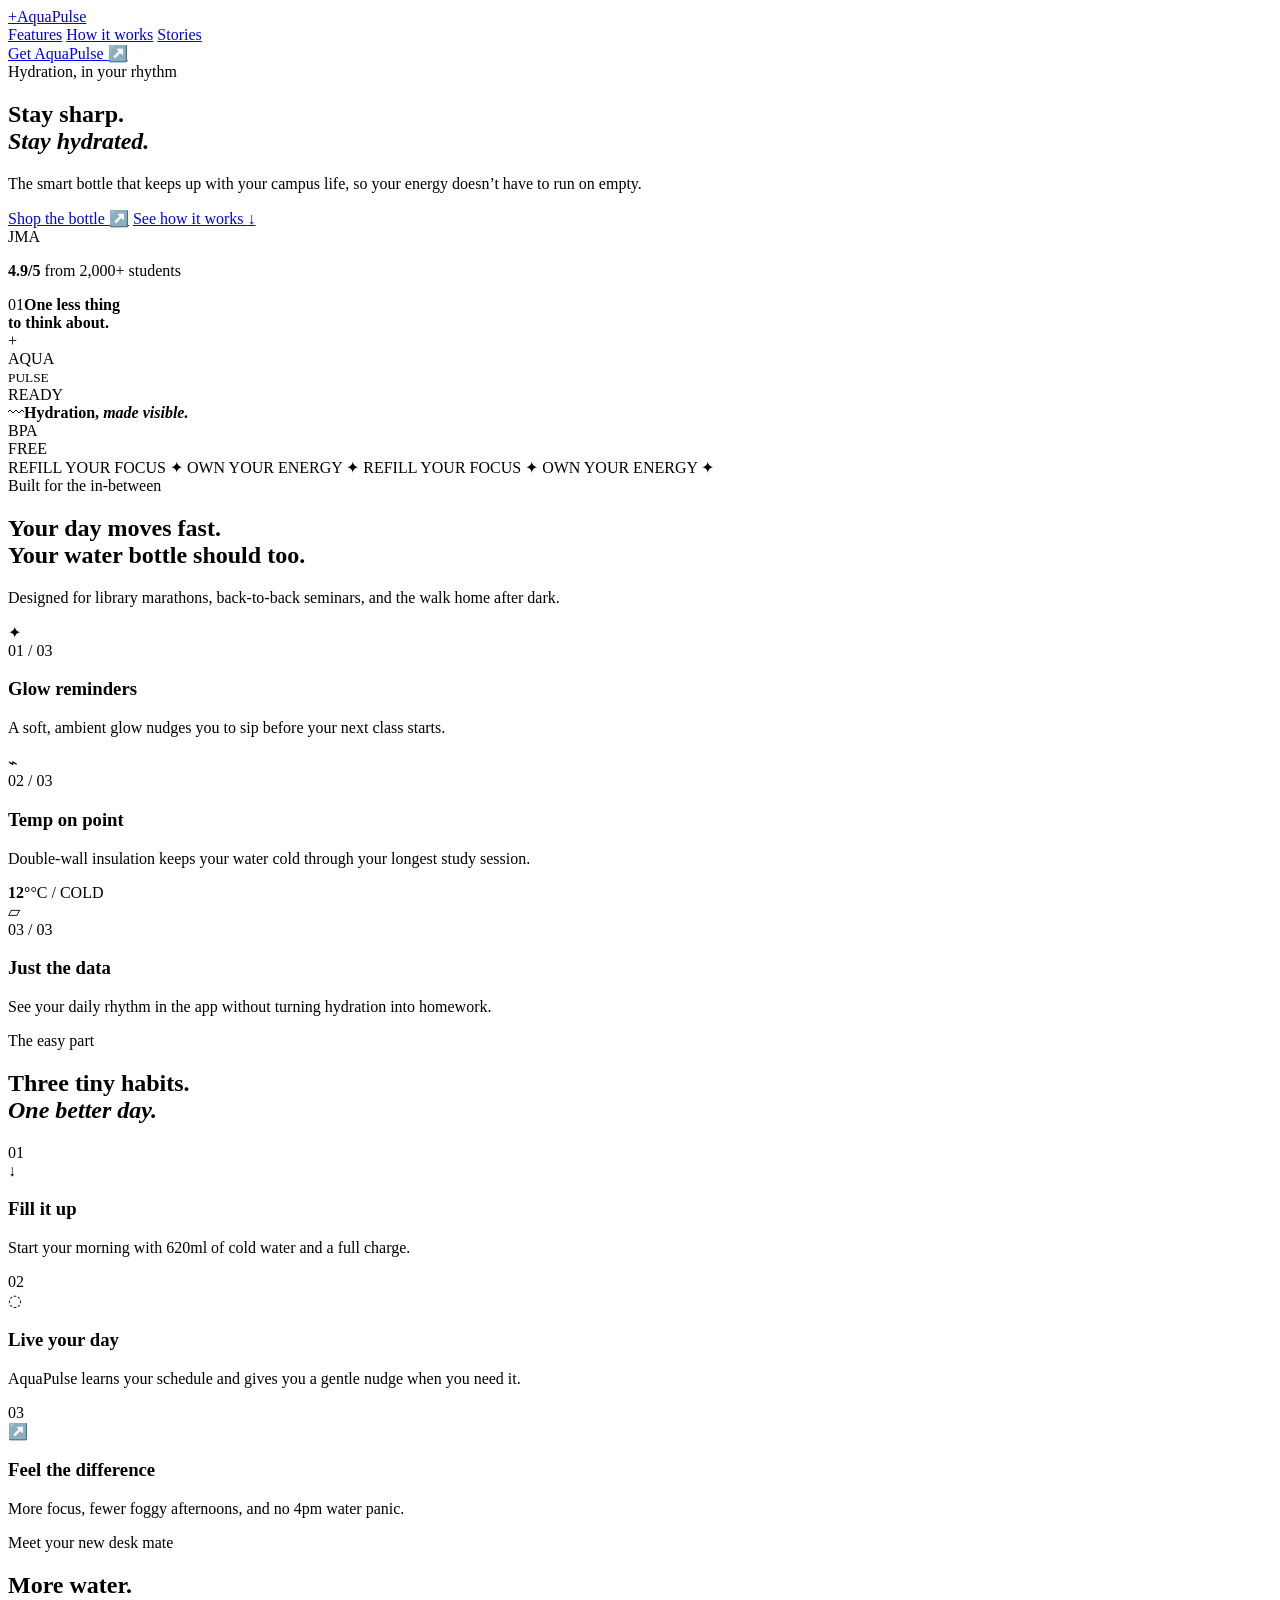
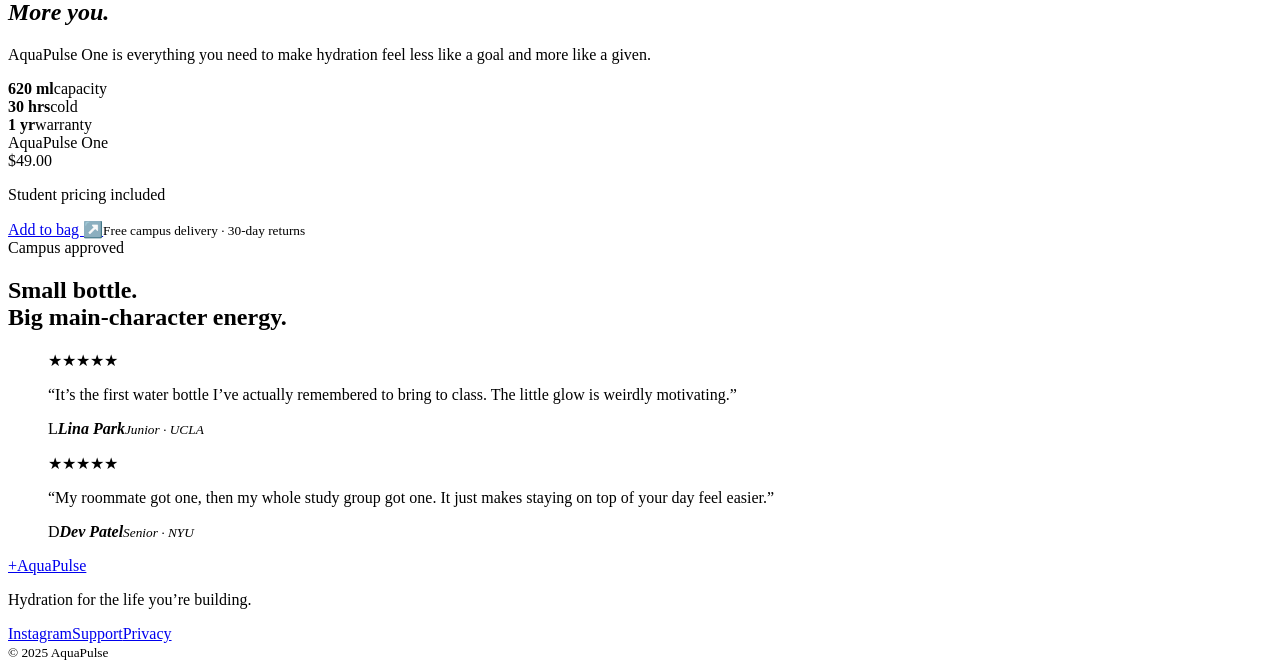
==== index.html @ 87eee0c5 "Add files via upload" ====
<!doctype html>
<html lang="en">

<head>
    <meta charset="UTF-8" />
    <meta name="viewport" content="width=device-width, initial-scale=1.0" />
    <meta name="description"
        content="AquaPulse is the smart water bottle for full days, late nights, and every lecture in between." />
    <title>AquaPulse | Hydration, in your rhythm</title>
    <link rel="preconnect" href="https://fonts.googleapis.com" />
    <link rel="preconnect" href="https://fonts.gstatic.com" crossorigin />
    <link
        href="https://fonts.googleapis.com/css2?family=DM+Mono:wght@400;500&family=Manrope:wght@400;500;600;700;800&display=swap"
        rel="stylesheet" />
    <link rel="stylesheet" href="styles.css" />
</head>

<body>
    <header class="site-header">
        <a class="brand" href="#top" aria-label="AquaPulse home"><span class="brand-mark">+</span>AquaPulse</a>
        <nav class="main-nav" aria-label="Main navigation">
            <a href="#features">Features</a>
            <a href="#how-it-works">How it works</a>
            <a href="#reviews">Stories</a>
        </nav>
        <a class="header-cta" href="#buy">Get AquaPulse <span>↗️</span></a>
    </header>

    <main id="top">
        <section class="hero section-shell">
            <div class="hero-copy">
                <div class="eyebrow"><span class="eyebrow-dot"></span>Hydration, in your rhythm</div>
                <h1>Stay sharp.<br /><em>Stay hydrated.</em></h1>
                <p class="hero-intro">The smart bottle that keeps up with your campus life, so your energy doesn’t have
                    to run on empty.</p>
                <div class="hero-actions">
                    <a class="button button-primary" href="#buy">Shop the bottle <span>↗️</span></a>
                    <a class="text-link" href="#how-it-works">See how it works <span>↓</span></a>
                </div>
                <div class="hero-proof">
                    <div class="avatar-stack"><span>J</span><span>M</span><span>A</span></div>
                    <p><strong>4.9/5</strong> from 2,000+ students</p>
                </div>
            </div>
            <div class="hero-visual" aria-label="AquaPulse smart water bottle product image">
                <div class="visual-note note-top"><span>01</span><strong>One less thing<br />to think about.</strong>
                </div>
                <div class="bottle-wrap">
                    <div class="bottle-shadow"></div>
                    <div class="bottle-cap"><i></i></div>
                    <div class="bottle-neck"></div>
                    <div class="bottle">
                        <div class="bottle-glow"></div>
                        <div class="bottle-logo">+</div>
                        <div class="bottle-name">AQUA<br /><small>PULSE</small></div>
                        <div class="water-level"></div>
                        <div class="bottle-status"><span></span>READY</div>
                    </div>
                </div>
                <div class="visual-note note-bottom"><span class="pulse-line">〰</span><strong>Hydration, <em>made
                            visible.</em></strong></div>
                <div class="visual-sticker">BPA<br />FREE</div>
            </div>
        </section>

        <section class="ticker" aria-label="AquaPulse highlights">
            <div>REFILL YOUR FOCUS <span>✦</span> OWN YOUR ENERGY <span>✦</span> REFILL YOUR FOCUS <span>✦</span> OWN
                YOUR ENERGY <span>✦</span></div>
        </section>

        <section class="features section-shell" id="features">
            <div class="section-heading">
                <div>
                    <div class="eyebrow">Built for the in-between</div>
                    <h2>Your day moves fast.<br /><span>Your water bottle should too.</span></h2>
                </div>
                <p>Designed for library marathons, back-to-back seminars, and the walk home after dark.</p>
            </div>
            <div class="feature-grid">
                <article class="feature-card feature-card-dark">
                    <div class="feature-icon icon-spark">✦</div>
                    <div><span class="card-number">01 / 03</span>
                        <h3>Glow reminders</h3>
                        <p>A soft, ambient glow nudges you to sip before your next class starts.</p>
                    </div>
                    <div class="card-art orbit-art"><i></i><i></i><i></i></div>
                </article>
                <article class="feature-card">
                    <div class="feature-icon icon-drop">⌁</div>
                    <div><span class="card-number">02 / 03</span>
                        <h3>Temp on point</h3>
                        <p>Double-wall insulation keeps your water cold through your longest study session.</p>
                    </div>
                    <div class="card-art temp-art"><strong>12°</strong><span>°C / COLD</span></div>
                </article>
                <article class="feature-card feature-card-coral">
                    <div class="feature-icon icon-phone">▱</div>
                    <div><span class="card-number">03 / 03</span>
                        <h3>Just the data</h3>
                        <p>See your daily rhythm in the app without turning hydration into homework.</p>
                    </div>
                    <div class="card-art bars-art"><i></i><i></i><i></i><i></i><i></i></div>
                </article>
            </div>
        </section>

        <section class="how section-shell" id="how-it-works">
            <div class="eyebrow">The easy part</div>
            <h2>Three tiny habits.<br /><em>One better day.</em></h2>
            <div class="steps">
                <div class="step"><span>01</span>
                    <div class="step-icon">↓</div>
                    <h3>Fill it up</h3>
                    <p>Start your morning with 620ml of cold water and a full charge.</p>
                </div>
                <div class="step"><span>02</span>
                    <div class="step-icon">◌</div>
                    <h3>Live your day</h3>
                    <p>AquaPulse learns your schedule and gives you a gentle nudge when you need it.</p>
                </div>
                <div class="step"><span>03</span>
                    <div class="step-icon">↗️</div>
                    <h3>Feel the difference</h3>
                    <p>More focus, fewer foggy afternoons, and no 4pm water panic.</p>
                </div>
            </div>
        </section>

        <section class="buy-section section-shell" id="buy">
            <div class="buy-card">
                <div class="buy-copy">
                    <div class="eyebrow">Meet your new desk mate</div>
                    <h2>More water.<br /><em>More you.</em></h2>
                    <p>AquaPulse One is everything you need to make hydration feel less like a goal and more like a
                        given.</p>
                    <div class="buy-meta">
                        <div><strong>620 ml</strong><span>capacity</span></div>
                        <div><strong>30 hrs</strong><span>cold</span></div>
                        <div><strong>1 yr</strong><span>warranty</span></div>
                    </div>
                </div>
                <div class="price-panel">
                    <div class="price-label">AquaPulse One</div>
                    <div class="price">$49<span>.00</span></div>
                    <p>Student pricing included</p><a class="button button-dark" href="#buy">Add to bag
                        <span>↗️</span></a><small>Free campus delivery · 30-day returns</small>
                </div>
            </div>
        </section>

        <section class="reviews section-shell" id="reviews">
            <div class="review-heading">
                <div class="eyebrow">Campus approved</div>
                <h2>Small bottle.<br /><span>Big main-character energy.</span></h2>
            </div>
            <div class="review-grid">
                <blockquote>
                    <div class="stars">★★★★★</div>
                    <p>“It’s the first water bottle I’ve actually remembered to bring to class. The little glow is
                        weirdly motivating.”</p>
                    <footer><span class="review-avatar avatar-lilac">L</span><cite><strong>Lina
                                Park</strong><small>Junior · UCLA</small></cite></footer>
                </blockquote>
                <blockquote>
                    <div class="stars">★★★★★</div>
                    <p>“My roommate got one, then my whole study group got one. It just makes staying on top of your day
                        feel easier.”</p>
                    <footer><span class="review-avatar avatar-yellow">D</span><cite><strong>Dev
                                Patel</strong><small>Senior · NYU</small></cite></footer>
                </blockquote>
            </div>
        </section>
    </main>

    <footer class="site-footer section-shell"><a class="brand" href="#top"><span
                class="brand-mark">+</span>AquaPulse</a>
        <p>Hydration for the life you’re building.</p>
        <div><a href="#features">Instagram</a><a href="#buy">Support</a><a href="#buy">Privacy</a></div><small>©️ 2025
            AquaPulse</small>
    </footer>
    <script src="script.js"></script>
</body>

</html>
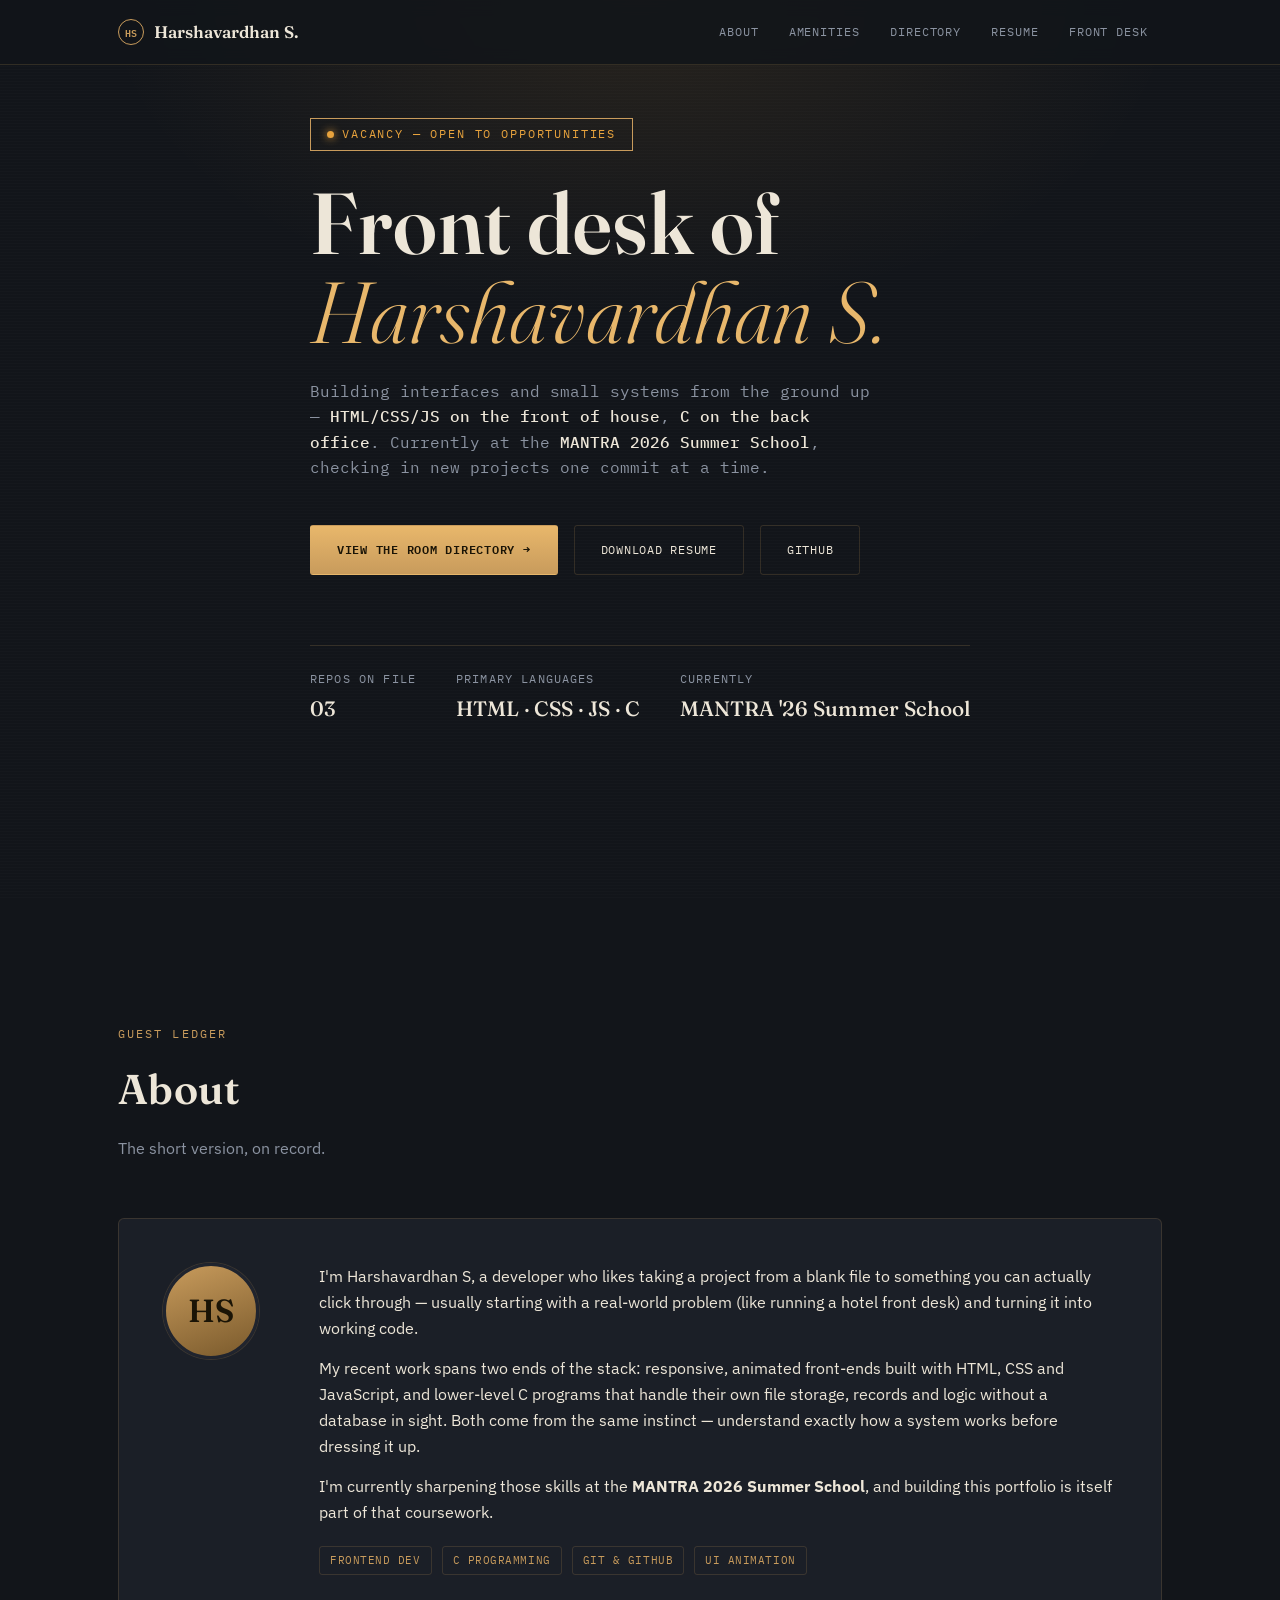
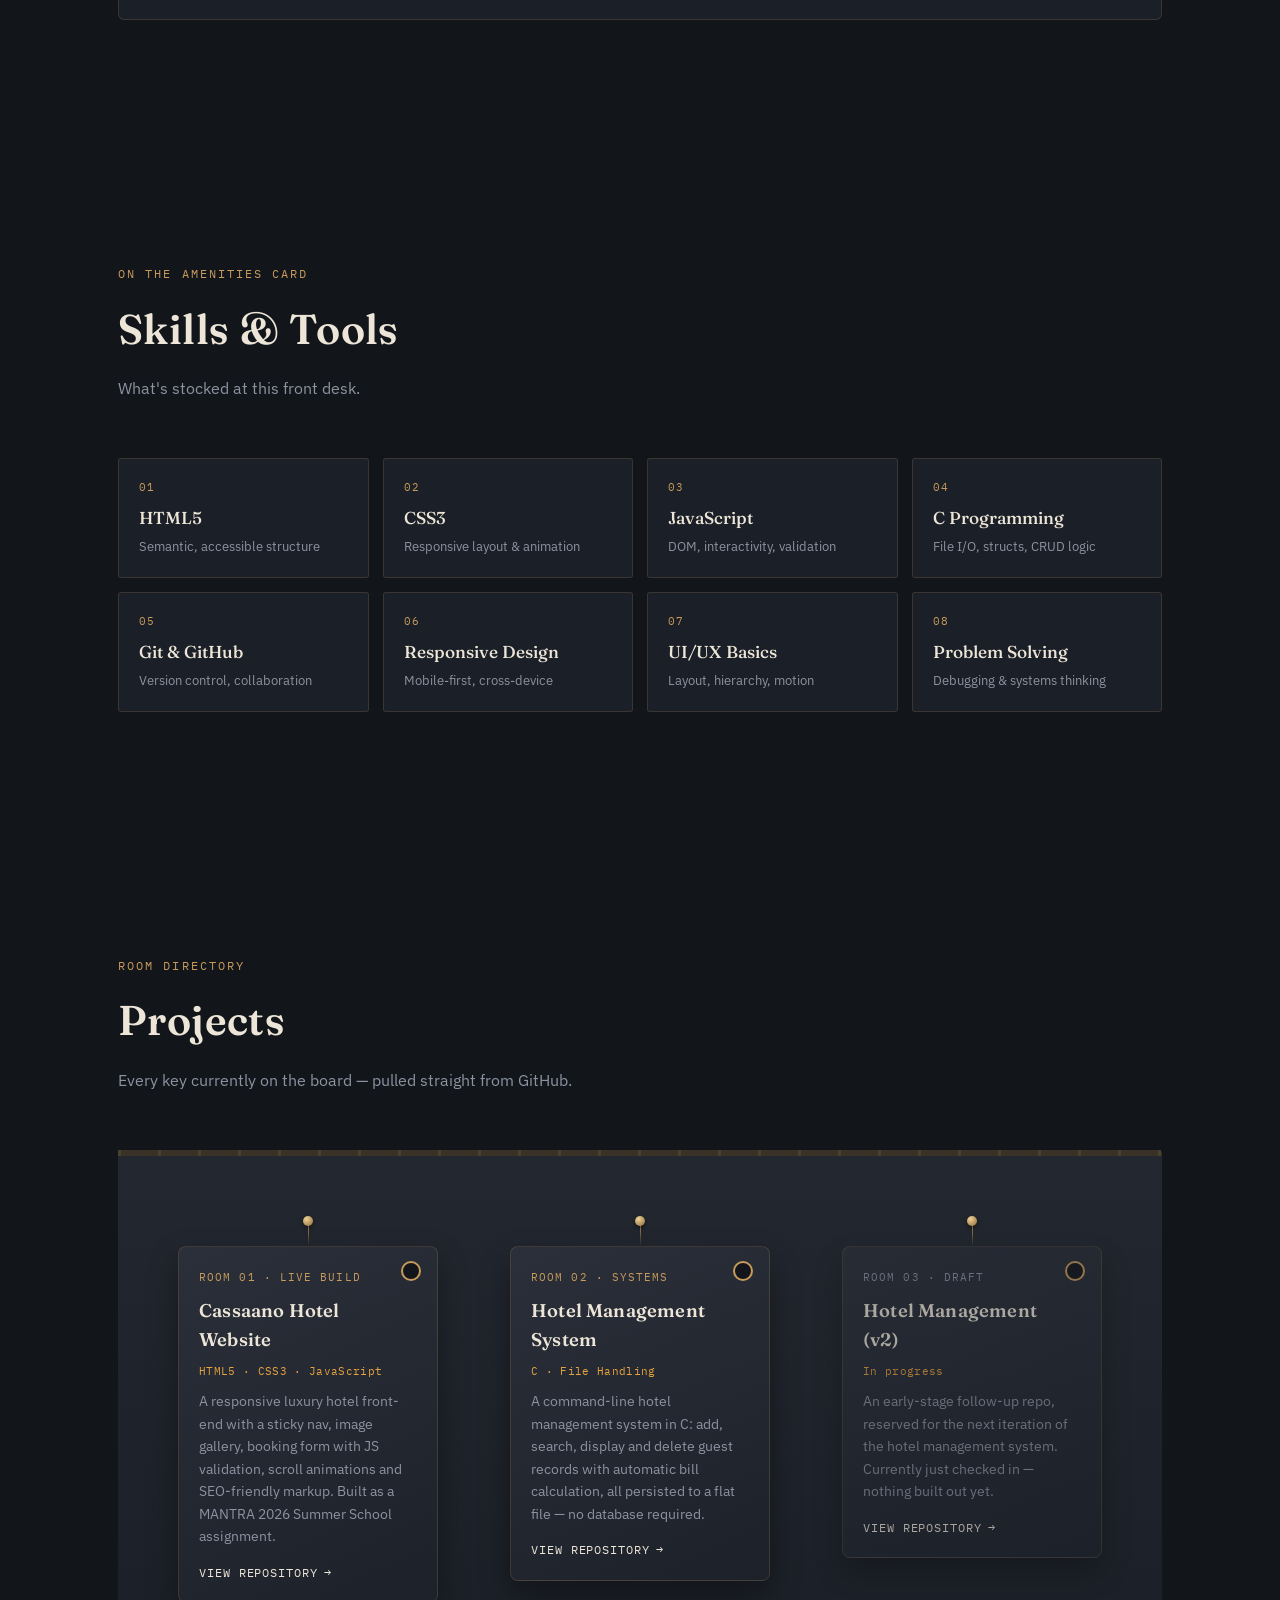
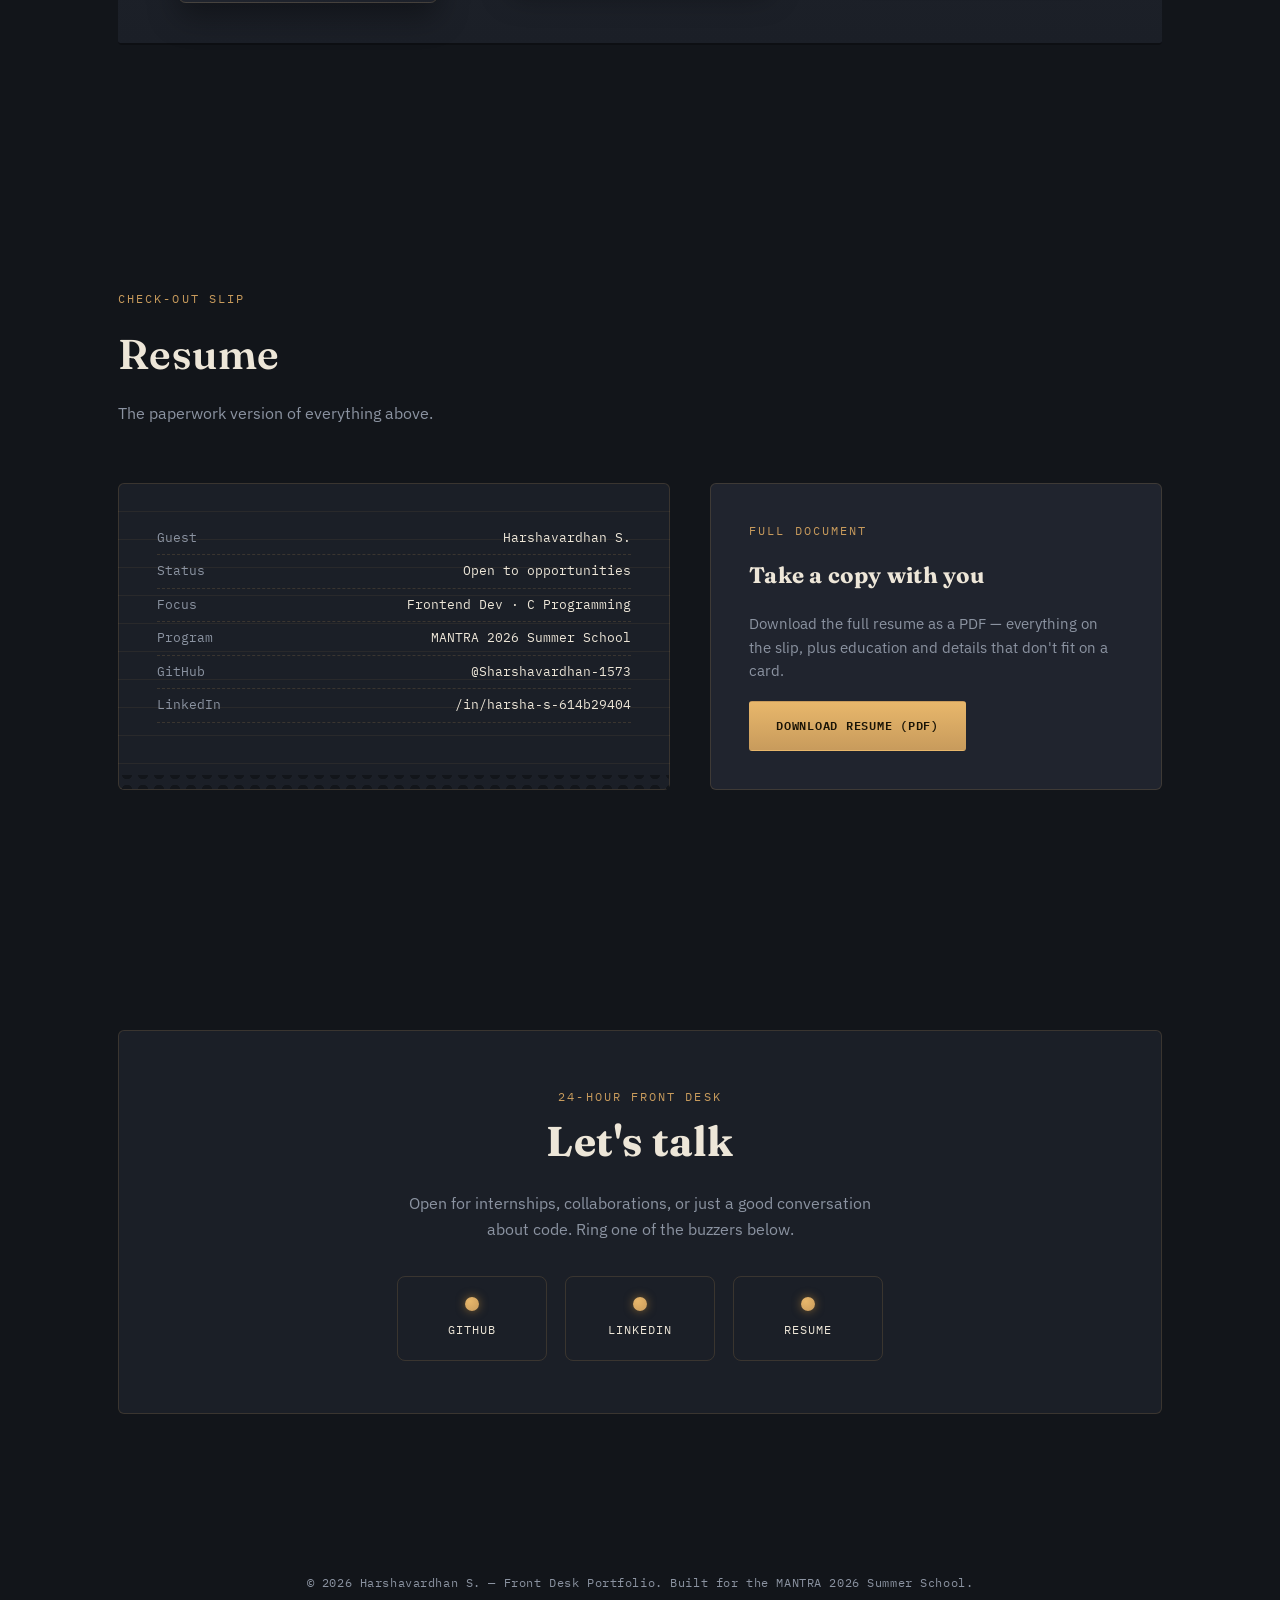
==== commit ee9165f8: "Add files via upload" ====
--- a/index.html
+++ b/index.html
@@ -1,184 +1,585 @@
-<!doctype html>
+<!DOCTYPE html>
 <html lang="en">
-
 <head>
-    <meta charset="UTF-8" />
-    <meta name="viewport" content="width=device-width, initial-scale=1.0" />
-    <meta name="description"
-        content="AquaPulse is the smart water bottle for full days, late nights, and every lecture in between." />
-    <title>AquaPulse | Hydration, in your rhythm</title>
-    <link rel="preconnect" href="https://fonts.googleapis.com" />
-    <link rel="preconnect" href="https://fonts.gstatic.com" crossorigin />
-    <link
-        href="https://fonts.googleapis.com/css2?family=DM+Mono:wght@400;500&family=Manrope:wght@400;500;600;700;800&display=swap"
-        rel="stylesheet" />
-    <link rel="stylesheet" href="styles.css" />
+<meta charset="UTF-8">
+<meta name="viewport" content="width=device-width, initial-scale=1.0">
+<title>Harshavardhan S — Front Desk</title>
+<meta name="description" content="Portfolio of Harshavardhan S — developer, front-end builder, systems programmer.">
+<link rel="preconnect" href="https://fonts.googleapis.com">
+<link href="https://fonts.googleapis.com/css2?family=Fraunces:opsz,wght@9..144,300;9..144,500;9..144,600;9..144,700&family=IBM+Plex+Sans:wght@400;500;600&family=IBM+Plex+Mono:wght@400;500;600&display=swap" rel="stylesheet">
+<style>
+  :root{
+    --charcoal:#12151a;
+    --panel:#1b1f27;
+    --panel-2:#20242e;
+    --brass:#c89b5c;
+    --brass-bright:#e8b76b;
+    --amber:#e8a33d;
+    --parchment:#ede6d8;
+    --slate:#8b93a1;
+    --line: rgba(200,155,92,0.18);
+    --radius: 3px;
+  }
+  *{box-sizing:border-box;}
+  html{scroll-behavior:smooth;}
+  body{
+    margin:0;
+    background:var(--charcoal);
+    color:var(--parchment);
+    font-family:'IBM Plex Sans', sans-serif;
+    line-height:1.6;
+    -webkit-font-smoothing:antialiased;
+  }
+  @media (prefers-reduced-motion: reduce){
+    *{animation-duration:0.001ms !important; animation-iteration-count:1 !important; transition-duration:0.001ms !important; scroll-behavior:auto !important;}
+  }
+  h1,h2,h3{font-family:'Fraunces', serif; margin:0; letter-spacing:0.01em;}
+  a{color:inherit;}
+  .eyebrow{
+    font-family:'IBM Plex Mono', monospace;
+    text-transform:uppercase;
+    letter-spacing:0.18em;
+    font-size:0.72rem;
+    color:var(--brass);
+  }
+  .wrap{max-width:1100px; margin:0 auto; padding:0 28px;}
+  section{padding:120px 0;}
+
+  /* focus visibility */
+  a:focus-visible, button:focus-visible{
+    outline:2px solid var(--amber);
+    outline-offset:3px;
+  }
+
+  /* ---------- NAV ---------- */
+  header.nav{
+    position:fixed; top:0; left:0; right:0; z-index:100;
+    background:rgba(18,21,26,0.88);
+    backdrop-filter:blur(8px);
+    border-bottom:1px solid var(--line);
+  }
+  .nav-inner{
+    max-width:1100px; margin:0 auto; padding:0 28px;
+    display:flex; align-items:center; justify-content:space-between;
+    height:64px;
+  }
+  .brand{
+    font-family:'Fraunces', serif; font-weight:600; font-size:1.05rem;
+    display:flex; align-items:center; gap:10px; text-decoration:none;
+  }
+  .brand .plate{
+    width:26px; height:26px; border:1px solid var(--brass);
+    border-radius:50%;
+    display:flex; align-items:center; justify-content:center;
+    font-family:'IBM Plex Mono', monospace; font-size:0.65rem; color:var(--brass);
+  }
+  nav.links{display:flex; gap:2px; list-style:none; margin:0; padding:0;}
+  nav.links li{display:contents;}
+  nav.links a{
+    font-family:'IBM Plex Mono', monospace;
+    font-size:0.72rem; letter-spacing:0.08em; text-transform:uppercase;
+    text-decoration:none; color:var(--slate);
+    padding:10px 14px; border-radius:var(--radius);
+    transition:color 0.2s ease, background 0.2s ease;
+  }
+  nav.links a:hover{color:var(--parchment); background:rgba(200,155,92,0.08);}
+  .nav-toggle{display:none;}
+
+  /* ---------- HERO ---------- */
+  .hero{
+    min-height:100vh; display:flex; flex-direction:column; justify-content:center;
+    position:relative; overflow:hidden;
+    padding-top:64px;
+  }
+  .hero::before{
+    content:'';
+    position:absolute; inset:0;
+    background:
+      radial-gradient(ellipse 60% 50% at 50% 0%, rgba(232,163,61,0.10), transparent 70%),
+      repeating-linear-gradient(180deg, rgba(255,255,255,0.012) 0px, rgba(255,255,255,0.012) 1px, transparent 1px, transparent 3px);
+    pointer-events:none;
+  }
+  .hero-inner{position:relative; z-index:1;}
+  .sign{
+    display:inline-block;
+    border:1px solid var(--brass);
+    padding:6px 16px;
+    font-family:'IBM Plex Mono', monospace;
+    font-size:0.72rem; letter-spacing:0.16em; text-transform:uppercase;
+    color:var(--amber);
+    margin-bottom:28px;
+    position:relative;
+  }
+  .sign .dot{
+    display:inline-block; width:7px; height:7px; border-radius:50%;
+    background:var(--amber); margin-right:8px;
+    animation:flicker 2.6s ease-in-out infinite;
+    box-shadow:0 0 8px var(--amber);
+  }
+  @keyframes flicker{
+    0%,100%{opacity:1;}
+    45%{opacity:1;}
+    50%{opacity:0.3;}
+    55%{opacity:1;}
+    78%{opacity:0.5;}
+    82%{opacity:1;}
+  }
+  .hero h1{
+    font-size:clamp(2.6rem, 7vw, 5.4rem);
+    font-weight:600;
+    color:var(--parchment);
+    line-height:1.03;
+  }
+  .hero h1 em{
+    font-style:italic; font-weight:300; color:var(--brass-bright);
+  }
+  .hero .role{
+    margin-top:22px;
+    font-family:'IBM Plex Mono', monospace;
+    font-size:1rem; color:var(--slate);
+    max-width:560px;
+  }
+  .hero .role strong{color:var(--parchment); font-weight:500;}
+  .cta-row{margin-top:44px; display:flex; gap:16px; flex-wrap:wrap;}
+  .btn{
+    font-family:'IBM Plex Mono', monospace;
+    font-size:0.78rem; letter-spacing:0.06em; text-transform:uppercase;
+    padding:14px 26px;
+    border-radius:var(--radius);
+    text-decoration:none;
+    display:inline-flex; align-items:center; gap:10px;
+    transition:transform 0.25s ease, box-shadow 0.25s ease, background 0.25s ease;
+    border:1px solid transparent;
+    cursor:pointer;
+  }
+  .btn-brass{
+    background:linear-gradient(180deg, var(--brass-bright), var(--brass));
+    color:#1a1406;
+    font-weight:600;
+  }
+  .btn-brass:hover{transform:translateY(-2px); box-shadow:0 10px 24px rgba(200,155,92,0.28);}
+  .btn-ghost{
+    border-color:var(--line); color:var(--parchment);
+  }
+  .btn-ghost:hover{border-color:var(--brass); background:rgba(200,155,92,0.06); transform:translateY(-2px);}
+
+  .hero-meta{
+    margin-top:70px; display:flex; gap:40px; flex-wrap:wrap;
+    border-top:1px solid var(--line); padding-top:24px;
+  }
+  .hero-meta div{font-family:'IBM Plex Mono', monospace; font-size:0.72rem; color:var(--slate); text-transform:uppercase; letter-spacing:0.1em;}
+  .hero-meta div b{display:block; font-family:'Fraunces', serif; font-size:1.3rem; color:var(--parchment); text-transform:none; letter-spacing:0; margin-top:4px; font-weight:500;}
+
+  /* ---------- reveal ---------- */
+  .reveal{opacity:0; transform:translateY(26px); transition:opacity 0.7s ease, transform 0.7s ease;}
+  .reveal.in{opacity:1; transform:translateY(0);}
+
+  /* ---------- SECTION HEAD ---------- */
+  .section-head{margin-bottom:56px; max-width:620px;}
+  .section-head h2{font-size:clamp(1.8rem,3.4vw,2.6rem); margin-top:10px; font-weight:600;}
+  .section-head p{color:var(--slate); margin-top:14px; font-size:1rem;}
+
+  /* ---------- ABOUT (ledger card) ---------- */
+  .ledger{
+    background:var(--panel);
+    border:1px solid var(--line);
+    border-radius:6px;
+    padding:44px;
+    display:grid;
+    grid-template-columns:120px 1fr;
+    gap:36px;
+    position:relative;
+  }
+  .ledger::before{
+    content:'';
+    position:absolute; left:44px; top:44px; bottom:44px;
+    width:1px; background:repeating-linear-gradient(180deg, var(--line) 0, var(--line) 6px, transparent 6px, transparent 12px);
+    display:none;
+  }
+  .avatar{
+    width:96px; height:96px; border-radius:50%;
+    background:linear-gradient(160deg, var(--brass), #7a5a2c);
+    display:flex; align-items:center; justify-content:center;
+    font-family:'Fraunces', serif; font-size:2rem; color:#1a1406; font-weight:600;
+    border:3px solid var(--panel-2);
+    box-shadow:0 0 0 1px var(--line);
+  }
+  .ledger p{color:var(--parchment); font-size:1.02rem; margin:0 0 14px;}
+  .ledger p:last-child{margin-bottom:0;}
+  .ledger .stamp{
+    margin-top:20px; display:flex; gap:10px; flex-wrap:wrap;
+  }
+  .stamp span{
+    font-family:'IBM Plex Mono', monospace; font-size:0.68rem; letter-spacing:0.05em;
+    border:1px solid var(--line); color:var(--brass);
+    padding:5px 10px; border-radius:var(--radius); text-transform:uppercase;
+  }
+  @media (max-width:640px){
+    .ledger{grid-template-columns:1fr; text-align:left;}
+  }
+
+  /* ---------- SKILLS (amenities plaques) ---------- */
+  .amenities{
+    display:grid; grid-template-columns:repeat(auto-fill, minmax(200px,1fr)); gap:14px;
+  }
+  .plaque{
+    border:1px solid var(--line);
+    background:var(--panel);
+    border-radius:var(--radius);
+    padding:20px;
+    transition:border-color 0.25s ease, transform 0.25s ease;
+  }
+  .plaque:hover{border-color:var(--brass); transform:translateY(-4px);}
+  .plaque .num{font-family:'IBM Plex Mono', monospace; font-size:0.68rem; color:var(--brass); letter-spacing:0.1em;}
+  .plaque .name{font-family:'Fraunces', serif; font-size:1.08rem; margin-top:8px; font-weight:500;}
+  .plaque .sub{font-size:0.82rem; color:var(--slate); margin-top:4px;}
+
+  /* ---------- PROJECTS: KEY RACK ---------- */
+  .rack{
+    border-top:6px solid #3a3226;
+    border-bottom:2px solid #0d0f13;
+    background:linear-gradient(180deg, #23272f, #1b1f27);
+    border-radius:4px;
+    padding:60px 40px 40px;
+    position:relative;
+    overflow:visible;
+  }
+  .rack::before{
+    content:'';
+    position:absolute; top:-6px; left:0; right:0; height:6px;
+    background:repeating-linear-gradient(90deg, #4a4230 0 3px, transparent 3px 40px);
+  }
+  .hooks{
+    display:grid;
+    grid-template-columns:repeat(auto-fit, minmax(230px,1fr));
+    gap:48px 32px;
+  }
+  .hook{display:flex; flex-direction:column; align-items:center;}
+  .hook .peg{
+    width:10px; height:10px; border-radius:50%;
+    background:radial-gradient(circle at 35% 30%, #f0d19a, #8a6a34);
+    box-shadow:0 2px 4px rgba(0,0,0,0.5);
+    margin-bottom:-2px; z-index:2;
+  }
+  .hook .chain{
+    width:1px; height:22px;
+    background:linear-gradient(180deg, #b89050, transparent);
+  }
+  .key-tag{
+    width:100%;
+    max-width:260px;
+    text-decoration:none;
+    color:inherit;
+    transform-origin:top center;
+    animation:sway 5.5s ease-in-out infinite;
+    transition:transform 0.25s ease;
+  }
+  .hook:nth-child(2n) .key-tag{animation-duration:6.4s; animation-delay:0.3s;}
+  .hook:nth-child(3n) .key-tag{animation-duration:4.8s; animation-delay:0.6s;}
+  .key-tag:hover{animation-play-state:paused; transform:rotate(0deg) scale(1.03);}
+  @keyframes sway{
+    0%,100%{transform:rotate(-2.2deg);}
+    50%{transform:rotate(2.2deg);}
+  }
+  .key-card{
+    background:linear-gradient(155deg, #2a2f39, #1d212a);
+    border:1px solid var(--line);
+    border-radius:8px;
+    padding:22px 20px 20px;
+    position:relative;
+    box-shadow:0 14px 30px rgba(0,0,0,0.35);
+  }
+  .key-card::after{
+    content:'';
+    position:absolute; top:14px; right:16px;
+    width:16px; height:16px; border-radius:50%;
+    border:2px solid var(--brass);
+    background:var(--charcoal);
+  }
+  .key-card .room{
+    font-family:'IBM Plex Mono', monospace; font-size:0.68rem; color:var(--brass); letter-spacing:0.1em; text-transform:uppercase;
+  }
+  .key-card h3{font-size:1.15rem; margin-top:10px; padding-right:26px; font-weight:600;}
+  .key-card .stack{font-family:'IBM Plex Mono', monospace; font-size:0.68rem; color:var(--amber); margin-top:8px; letter-spacing:0.03em;}
+  .key-card .desc{font-size:0.88rem; color:var(--slate); margin-top:10px;}
+  .key-card .go{
+    margin-top:16px; font-family:'IBM Plex Mono', monospace; font-size:0.72rem;
+    color:var(--parchment); display:flex; align-items:center; gap:6px;
+    text-transform:uppercase; letter-spacing:0.08em;
+  }
+  .key-card .go .arrow{transition:transform 0.2s ease;}
+  .key-tag:hover .go .arrow{transform:translateX(4px);}
+  .key-card.draft{opacity:0.68;}
+  .key-card.draft .room{color:var(--slate);}
+
+  /* ---------- RESUME (checkout slip) ---------- */
+  .slip-area{
+    display:grid; grid-template-columns:1.1fr 0.9fr; gap:40px; align-items:stretch;
+  }
+  @media (max-width:800px){ .slip-area{grid-template-columns:1fr;} }
+  .slip{
+    background:
+      repeating-linear-gradient(180deg, transparent 0 27px, rgba(200,155,92,0.08) 27px 28px),
+      var(--panel);
+    border:1px solid var(--line);
+    border-radius:6px;
+    padding:38px;
+    position:relative;
+  }
+  .slip .tear{
+    position:absolute; left:0; right:0; bottom:0; height:14px;
+    background-image:radial-gradient(circle, var(--charcoal) 5px, transparent 5.5px);
+    background-size:16px 16px; background-position:0 7px;
+  }
+  .slip-line{
+    display:flex; justify-content:space-between; font-family:'IBM Plex Mono', monospace;
+    font-size:0.8rem; padding:6px 0; color:var(--slate); border-bottom:1px dashed var(--line);
+  }
+  .slip-line span:last-child{color:var(--parchment);}
+  .slip-line:last-of-type{border-bottom:none;}
+  .resume-cta{
+    background:var(--panel-2); border:1px solid var(--line); border-radius:6px;
+    padding:38px; display:flex; flex-direction:column; justify-content:center; align-items:flex-start; gap:18px;
+  }
+  .resume-cta p{color:var(--slate); font-size:0.92rem; margin:0;}
+
+  /* ---------- CONTACT / FOOTER (front desk) ---------- */
+  .desk{
+    background:var(--panel); border:1px solid var(--line); border-radius:6px;
+    padding:52px 44px; text-align:center;
+  }
+  .desk h2{font-size:clamp(1.8rem,3.6vw,2.6rem);}
+  .desk p{color:var(--slate); max-width:480px; margin:16px auto 34px;}
+  .buzzers{display:flex; justify-content:center; gap:18px; flex-wrap:wrap;}
+  .buzzer{
+    display:flex; flex-direction:column; align-items:center; gap:10px;
+    text-decoration:none; color:var(--parchment);
+    padding:20px 28px;
+    border:1px solid var(--line); border-radius:8px;
+    min-width:150px;
+    transition:transform 0.25s ease, border-color 0.25s ease, background 0.25s ease;
+  }
+  .buzzer:hover{transform:translateY(-4px); border-color:var(--amber); background:rgba(232,163,61,0.06);}
+  .buzzer .btn-light{
+    width:14px; height:14px; border-radius:50%;
+    background:radial-gradient(circle at 35% 30%, var(--brass-bright), var(--brass));
+    box-shadow:0 0 10px rgba(232,163,61,0.5);
+  }
+  .buzzer .label{font-family:'IBM Plex Mono', monospace; font-size:0.72rem; letter-spacing:0.08em; text-transform:uppercase;}
+
+  footer{
+    padding:40px 0 60px; text-align:center;
+    font-family:'IBM Plex Mono', monospace; font-size:0.72rem; color:var(--slate); letter-spacing:0.05em;
+  }
+
+  @media (max-width:720px){
+    section{padding:80px 0;}
+    .ledger{padding:30px;}
+    .rack{padding:50px 20px 30px;}
+  }
+</style>
 </head>
-
 <body>
-    <header class="site-header">
-        <a class="brand" href="#top" aria-label="AquaPulse home"><span class="brand-mark">+</span>AquaPulse</a>
-        <nav class="main-nav" aria-label="Main navigation">
-            <a href="#features">Features</a>
-            <a href="#how-it-works">How it works</a>
-            <a href="#reviews">Stories</a>
-        </nav>
-        <a class="header-cta" href="#buy">Get AquaPulse <span>↗️</span></a>
-    </header>
-
-    <main id="top">
-        <section class="hero section-shell">
-            <div class="hero-copy">
-                <div class="eyebrow"><span class="eyebrow-dot"></span>Hydration, in your rhythm</div>
-                <h1>Stay sharp.<br /><em>Stay hydrated.</em></h1>
-                <p class="hero-intro">The smart bottle that keeps up with your campus life, so your energy doesn’t have
-                    to run on empty.</p>
-                <div class="hero-actions">
-                    <a class="button button-primary" href="#buy">Shop the bottle <span>↗️</span></a>
-                    <a class="text-link" href="#how-it-works">See how it works <span>↓</span></a>
-                </div>
-                <div class="hero-proof">
-                    <div class="avatar-stack"><span>J</span><span>M</span><span>A</span></div>
-                    <p><strong>4.9/5</strong> from 2,000+ students</p>
-                </div>
+
+<header class="nav">
+  <div class="nav-inner">
+    <a href="#top" class="brand"><span class="plate">HS</span> Harshavardhan S.</a>
+    <nav class="links">
+      <a href="#about">About</a>
+      <a href="#skills">Amenities</a>
+      <a href="#projects">Directory</a>
+      <a href="#resume">Resume</a>
+      <a href="#contact">Front Desk</a>
+    </nav>
+  </div>
+</header>
+
+<section class="hero" id="top">
+  <div class="wrap hero-inner">
+    <div class="sign"><span class="dot"></span>Vacancy — open to opportunities</div>
+    <h1>Front desk of<br><em>Harshavardhan S.</em></h1>
+    <p class="role">Building interfaces and small systems from the ground up — <strong>HTML/CSS/JS on the front of house</strong>, <strong>C on the back office</strong>. Currently at the <strong>MANTRA 2026 Summer School</strong>, checking in new projects one commit at a time.</p>
+    <div class="cta-row">
+      <a href="#projects" class="btn btn-brass">View the room directory →</a>
+      <a href="resume.pdf" download class="btn btn-ghost">Download Resume</a>
+      <a href="https://github.com/Sharshavardhan-1573" target="_blank" rel="noopener" class="btn btn-ghost">GitHub</a>
+    </div>
+    <div class="hero-meta">
+      <div>Repos on file<b>03</b></div>
+      <div>Primary languages<b>HTML · CSS · JS · C</b></div>
+      <div>Currently<b>MANTRA '26 Summer School</b></div>
+    </div>
+  </div>
+</section>
+
+<section id="about">
+  <div class="wrap">
+    <div class="section-head reveal">
+      <span class="eyebrow">Guest Ledger</span>
+      <h2>About</h2>
+      <p>The short version, on record.</p>
+    </div>
+    <div class="ledger reveal">
+      <div class="avatar">HS</div>
+      <div>
+        <p>I'm Harshavardhan S, a developer who likes taking a project from a blank file to something you can actually click through — usually starting with a real-world problem (like running a hotel front desk) and turning it into working code.</p>
+        <p>My recent work spans two ends of the stack: responsive, animated front-ends built with HTML, CSS and JavaScript, and lower-level C programs that handle their own file storage, records and logic without a database in sight. Both come from the same instinct — understand exactly how a system works before dressing it up.</p>
+        <p>I'm currently sharpening those skills at the <strong>MANTRA 2026 Summer School</strong>, and building this portfolio is itself part of that coursework.</p>
+        <div class="stamp">
+          <span>Frontend Dev</span>
+          <span>C Programming</span>
+          <span>Git &amp; GitHub</span>
+          <span>UI Animation</span>
+        </div>
+      </div>
+    </div>
+  </div>
+</section>
+
+<section id="skills">
+  <div class="wrap">
+    <div class="section-head reveal">
+      <span class="eyebrow">On the Amenities Card</span>
+      <h2>Skills &amp; Tools</h2>
+      <p>What's stocked at this front desk.</p>
+    </div>
+    <div class="amenities">
+      <div class="plaque reveal"><div class="num">01</div><div class="name">HTML5</div><div class="sub">Semantic, accessible structure</div></div>
+      <div class="plaque reveal"><div class="num">02</div><div class="name">CSS3</div><div class="sub">Responsive layout &amp; animation</div></div>
+      <div class="plaque reveal"><div class="num">03</div><div class="name">JavaScript</div><div class="sub">DOM, interactivity, validation</div></div>
+      <div class="plaque reveal"><div class="num">04</div><div class="name">C Programming</div><div class="sub">File I/O, structs, CRUD logic</div></div>
+      <div class="plaque reveal"><div class="num">05</div><div class="name">Git &amp; GitHub</div><div class="sub">Version control, collaboration</div></div>
+      <div class="plaque reveal"><div class="num">06</div><div class="name">Responsive Design</div><div class="sub">Mobile-first, cross-device</div></div>
+      <div class="plaque reveal"><div class="num">07</div><div class="name">UI/UX Basics</div><div class="sub">Layout, hierarchy, motion</div></div>
+      <div class="plaque reveal"><div class="num">08</div><div class="name">Problem Solving</div><div class="sub">Debugging &amp; systems thinking</div></div>
+    </div>
+  </div>
+</section>
+
+<section id="projects">
+  <div class="wrap">
+    <div class="section-head reveal">
+      <span class="eyebrow">Room Directory</span>
+      <h2>Projects</h2>
+      <p>Every key currently on the board — pulled straight from GitHub.</p>
+    </div>
+
+    <div class="rack reveal">
+      <div class="hooks">
+
+        <div class="hook">
+          <div class="peg"></div><div class="chain"></div>
+          <a class="key-tag" href="https://github.com/Sharshavardhan-1573/HOTEL_WEBSITE" target="_blank" rel="noopener">
+            <div class="key-card">
+              <div class="room">Room 01 · Live Build</div>
+              <h3>Cassaano Hotel Website</h3>
+              <div class="stack">HTML5 · CSS3 · JavaScript</div>
+              <p class="desc">A responsive luxury hotel front-end with a sticky nav, image gallery, booking form with JS validation, scroll animations and SEO-friendly markup. Built as a MANTRA 2026 Summer School assignment.</p>
+              <div class="go">View repository <span class="arrow">→</span></div>
             </div>
-            <div class="hero-visual" aria-label="AquaPulse smart water bottle product image">
-                <div class="visual-note note-top"><span>01</span><strong>One less thing<br />to think about.</strong>
-                </div>
-                <div class="bottle-wrap">
-                    <div class="bottle-shadow"></div>
-                    <div class="bottle-cap"><i></i></div>
-                    <div class="bottle-neck"></div>
-                    <div class="bottle">
-                        <div class="bottle-glow"></div>
-                        <div class="bottle-logo">+</div>
-                        <div class="bottle-name">AQUA<br /><small>PULSE</small></div>
-                        <div class="water-level"></div>
-                        <div class="bottle-status"><span></span>READY</div>
-                    </div>
-                </div>
-                <div class="visual-note note-bottom"><span class="pulse-line">〰</span><strong>Hydration, <em>made
-                            visible.</em></strong></div>
-                <div class="visual-sticker">BPA<br />FREE</div>
+          </a>
+        </div>
+
+        <div class="hook">
+          <div class="peg"></div><div class="chain"></div>
+          <a class="key-tag" href="https://github.com/Sharshavardhan-1573/Hotel-management" target="_blank" rel="noopener">
+            <div class="key-card">
+              <div class="room">Room 02 · Systems</div>
+              <h3>Hotel Management System</h3>
+              <div class="stack">C · File Handling</div>
+              <p class="desc">A command-line hotel management system in C: add, search, display and delete guest records with automatic bill calculation, all persisted to a flat file — no database required.</p>
+              <div class="go">View repository <span class="arrow">→</span></div>
             </div>
-        </section>
-
-        <section class="ticker" aria-label="AquaPulse highlights">
-            <div>REFILL YOUR FOCUS <span>✦</span> OWN YOUR ENERGY <span>✦</span> REFILL YOUR FOCUS <span>✦</span> OWN
-                YOUR ENERGY <span>✦</span></div>
-        </section>
-
-        <section class="features section-shell" id="features">
-            <div class="section-heading">
-                <div>
-                    <div class="eyebrow">Built for the in-between</div>
-                    <h2>Your day moves fast.<br /><span>Your water bottle should too.</span></h2>
-                </div>
-                <p>Designed for library marathons, back-to-back seminars, and the walk home after dark.</p>
+          </a>
+        </div>
+
+        <div class="hook">
+          <div class="peg"></div><div class="chain"></div>
+          <a class="key-tag" href="https://github.com/Sharshavardhan-1573/Hotel-management-" target="_blank" rel="noopener">
+            <div class="key-card draft">
+              <div class="room">Room 03 · Draft</div>
+              <h3>Hotel Management (v2)</h3>
+              <div class="stack">In progress</div>
+              <p class="desc">An early-stage follow-up repo, reserved for the next iteration of the hotel management system. Currently just checked in — nothing built out yet.</p>
+              <div class="go">View repository <span class="arrow">→</span></div>
             </div>
-            <div class="feature-grid">
-                <article class="feature-card feature-card-dark">
-                    <div class="feature-icon icon-spark">✦</div>
-                    <div><span class="card-number">01 / 03</span>
-                        <h3>Glow reminders</h3>
-                        <p>A soft, ambient glow nudges you to sip before your next class starts.</p>
-                    </div>
-                    <div class="card-art orbit-art"><i></i><i></i><i></i></div>
-                </article>
-                <article class="feature-card">
-                    <div class="feature-icon icon-drop">⌁</div>
-                    <div><span class="card-number">02 / 03</span>
-                        <h3>Temp on point</h3>
-                        <p>Double-wall insulation keeps your water cold through your longest study session.</p>
-                    </div>
-                    <div class="card-art temp-art"><strong>12°</strong><span>°C / COLD</span></div>
-                </article>
-                <article class="feature-card feature-card-coral">
-                    <div class="feature-icon icon-phone">▱</div>
-                    <div><span class="card-number">03 / 03</span>
-                        <h3>Just the data</h3>
-                        <p>See your daily rhythm in the app without turning hydration into homework.</p>
-                    </div>
-                    <div class="card-art bars-art"><i></i><i></i><i></i><i></i><i></i></div>
-                </article>
-            </div>
-        </section>
-
-        <section class="how section-shell" id="how-it-works">
-            <div class="eyebrow">The easy part</div>
-            <h2>Three tiny habits.<br /><em>One better day.</em></h2>
-            <div class="steps">
-                <div class="step"><span>01</span>
-                    <div class="step-icon">↓</div>
-                    <h3>Fill it up</h3>
-                    <p>Start your morning with 620ml of cold water and a full charge.</p>
-                </div>
-                <div class="step"><span>02</span>
-                    <div class="step-icon">◌</div>
-                    <h3>Live your day</h3>
-                    <p>AquaPulse learns your schedule and gives you a gentle nudge when you need it.</p>
-                </div>
-                <div class="step"><span>03</span>
-                    <div class="step-icon">↗️</div>
-                    <h3>Feel the difference</h3>
-                    <p>More focus, fewer foggy afternoons, and no 4pm water panic.</p>
-                </div>
-            </div>
-        </section>
-
-        <section class="buy-section section-shell" id="buy">
-            <div class="buy-card">
-                <div class="buy-copy">
-                    <div class="eyebrow">Meet your new desk mate</div>
-                    <h2>More water.<br /><em>More you.</em></h2>
-                    <p>AquaPulse One is everything you need to make hydration feel less like a goal and more like a
-                        given.</p>
-                    <div class="buy-meta">
-                        <div><strong>620 ml</strong><span>capacity</span></div>
-                        <div><strong>30 hrs</strong><span>cold</span></div>
-                        <div><strong>1 yr</strong><span>warranty</span></div>
-                    </div>
-                </div>
-                <div class="price-panel">
-                    <div class="price-label">AquaPulse One</div>
-                    <div class="price">$49<span>.00</span></div>
-                    <p>Student pricing included</p><a class="button button-dark" href="#buy">Add to bag
-                        <span>↗️</span></a><small>Free campus delivery · 30-day returns</small>
-                </div>
-            </div>
-        </section>
-
-        <section class="reviews section-shell" id="reviews">
-            <div class="review-heading">
-                <div class="eyebrow">Campus approved</div>
-                <h2>Small bottle.<br /><span>Big main-character energy.</span></h2>
-            </div>
-            <div class="review-grid">
-                <blockquote>
-                    <div class="stars">★★★★★</div>
-                    <p>“It’s the first water bottle I’ve actually remembered to bring to class. The little glow is
-                        weirdly motivating.”</p>
-                    <footer><span class="review-avatar avatar-lilac">L</span><cite><strong>Lina
-                                Park</strong><small>Junior · UCLA</small></cite></footer>
-                </blockquote>
-                <blockquote>
-                    <div class="stars">★★★★★</div>
-                    <p>“My roommate got one, then my whole study group got one. It just makes staying on top of your day
-                        feel easier.”</p>
-                    <footer><span class="review-avatar avatar-yellow">D</span><cite><strong>Dev
-                                Patel</strong><small>Senior · NYU</small></cite></footer>
-                </blockquote>
-            </div>
-        </section>
-    </main>
-
-    <footer class="site-footer section-shell"><a class="brand" href="#top"><span
-                class="brand-mark">+</span>AquaPulse</a>
-        <p>Hydration for the life you’re building.</p>
-        <div><a href="#features">Instagram</a><a href="#buy">Support</a><a href="#buy">Privacy</a></div><small>©️ 2025
-            AquaPulse</small>
-    </footer>
-    <script src="script.js"></script>
+          </a>
+        </div>
+
+      </div>
+    </div>
+  </div>
+</section>
+
+<section id="resume">
+  <div class="wrap">
+    <div class="section-head reveal">
+      <span class="eyebrow">Check-Out Slip</span>
+      <h2>Resume</h2>
+      <p>The paperwork version of everything above.</p>
+    </div>
+    <div class="slip-area reveal">
+      <div class="slip">
+        <div class="slip-line"><span>Guest</span><span>Harshavardhan S.</span></div>
+        <div class="slip-line"><span>Status</span><span>Open to opportunities</span></div>
+        <div class="slip-line"><span>Focus</span><span>Frontend Dev · C Programming</span></div>
+        <div class="slip-line"><span>Program</span><span>MANTRA 2026 Summer School</span></div>
+        <div class="slip-line"><span>GitHub</span><span>@Sharshavardhan-1573</span></div>
+        <div class="slip-line"><span>LinkedIn</span><span>/in/harsha-s-614b29404</span></div>
+        <div class="tear"></div>
+      </div>
+      <div class="resume-cta">
+        <span class="eyebrow">Full document</span>
+        <h3 style="font-size:1.4rem;">Take a copy with you</h3>
+        <p>Download the full resume as a PDF — everything on the slip, plus education and details that don't fit on a card.</p>
+        <a href="resume.pdf" download class="btn btn-brass">Download Resume (PDF)</a>
+      </div>
+    </div>
+  </div>
+</section>
+
+<section id="contact">
+  <div class="wrap">
+    <div class="desk reveal">
+      <span class="eyebrow">24-Hour Front Desk</span>
+      <h2>Let's talk</h2>
+      <p>Open for internships, collaborations, or just a good conversation about code. Ring one of the buzzers below.</p>
+      <div class="buzzers">
+        <a class="buzzer" href="https://github.com/Sharshavardhan-1573" target="_blank" rel="noopener">
+          <span class="btn-light"></span>
+          <span class="label">GitHub</span>
+        </a>
+        <a class="buzzer" href="https://www.linkedin.com/in/harsha-s-614b29404/" target="_blank" rel="noopener">
+          <span class="btn-light"></span>
+          <span class="label">LinkedIn</span>
+        </a>
+        <a class="buzzer" href="resume.pdf" download>
+          <span class="btn-light"></span>
+          <span class="label">Resume</span>
+        </a>
+      </div>
+    </div>
+  </div>
+</section>
+
+<footer>
+  © <span id="year"></span> Harshavardhan S. — Front Desk Portfolio. Built for the MANTRA 2026 Summer School.
+</footer>
+
+<script>
+  document.getElementById('year').textContent = new Date().getFullYear();
+
+  const revealEls = document.querySelectorAll('.reveal');
+  const io = new IntersectionObserver((entries) => {
+    entries.forEach(e => {
+      if(e.isIntersecting){
+        e.target.classList.add('in');
+        io.unobserve(e.target);
+      }
+    });
+  }, {threshold:0.12});
+  revealEls.forEach(el => io.observe(el));
+</script>
+
 </body>
-
-</html>+</html>
